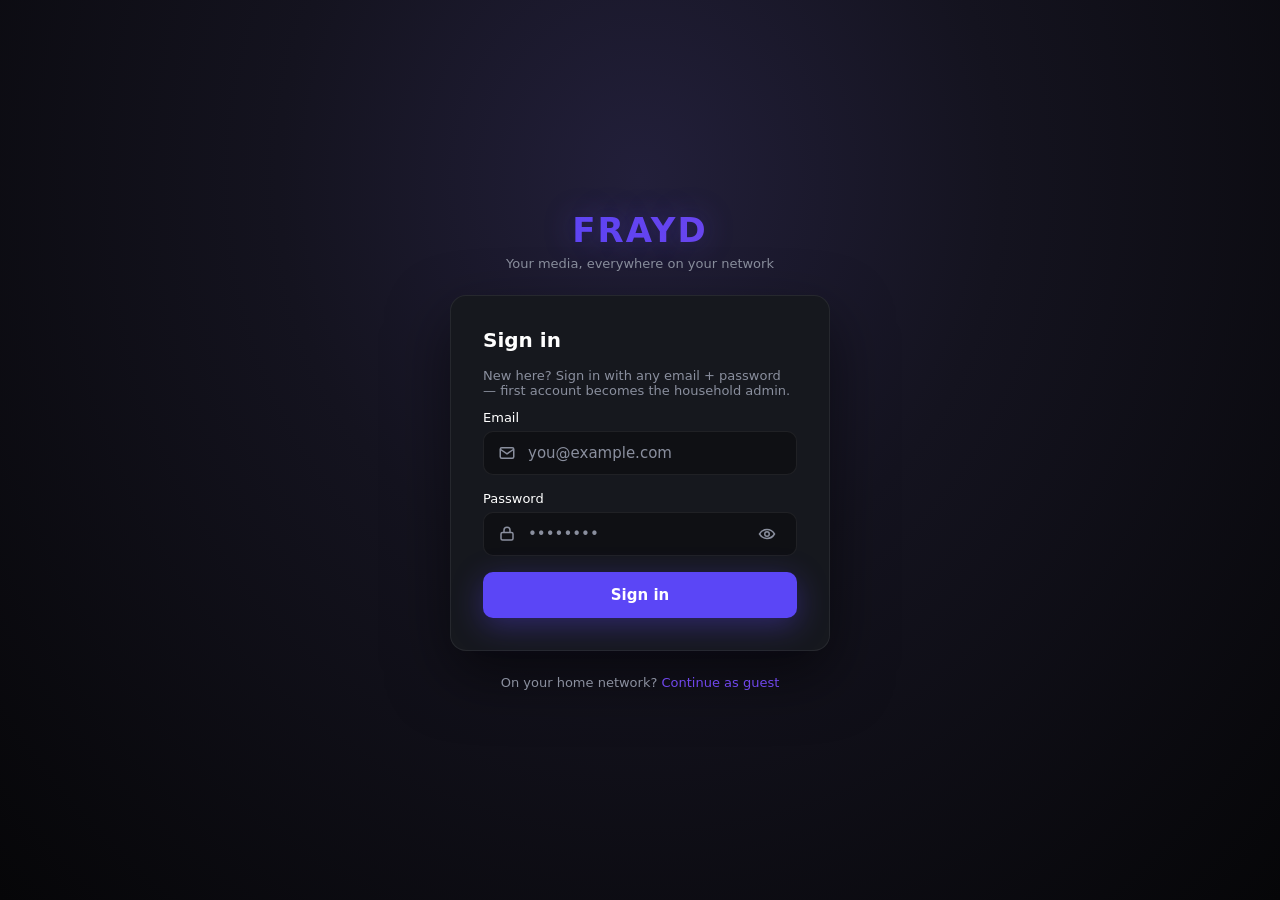
==== client/index.html @ 8d879054 "Remove unimplemented authentication and notification placeholders" ====
<!doctype html>
<html lang="en">
<head>
<meta charset="utf-8">
<meta name="viewport" content="width=device-width, initial-scale=1">
<title>Frayd</title>
<link rel="stylesheet" href="vendor/plyr/plyr.min.css">
<link rel="stylesheet" href="css/frayd.css?v=10">
</head>
<body>

<!-- ============ LOGIN ============ -->
<div id="login" style="display:none">
  <div class="auth-brand">
    <h1>FRAYD</h1>
    <p>Your media, everywhere on your network</p>
  </div>

  <form class="auth-card" id="login-form" autocomplete="on">
    <h2>Sign in</h2>
    <div class="auth-error" id="auth-error"></div>
    <p style="color:var(--fg-muted);font-size:13px;margin:-8px 0 12px">New here? Sign in with any email + password — first account becomes the household admin.</p>

    <div class="field">
      <label for="email">Email</label>
      <div class="input-wrap">
        <svg class="icon" viewBox="0 0 24 24"><rect x="3" y="5" width="18" height="14" rx="2"/><path d="m3 7 9 6 9-6"/></svg>
        <input id="email" type="email" placeholder="you@example.com" required>
      </div>
    </div>

    <div class="field">
      <label for="password">Password</label>
      <div class="input-wrap">
        <svg class="icon" viewBox="0 0 24 24"><rect x="4" y="10" width="16" height="10" rx="2"/><path d="M8 10V7a4 4 0 0 1 8 0v3"/></svg>
        <input id="password" type="password" placeholder="••••••••" required>
        <button type="button" class="reveal" id="pw-toggle" aria-label="Show password">
          <svg class="icon" viewBox="0 0 24 24"><path d="M2 12s3.5-6 10-6 10 6 10 6-3.5 6-10 6-10-6-10-6Z"/><circle cx="12" cy="12" r="3"/></svg>
        </button>
      </div>
    </div>

    <button type="submit" class="btn-primary">Sign in</button>

  </form>

  <div class="auth-footer">
    On your home network? <a href="#" id="guest">Continue as guest</a>
  </div>
</div>

<!-- ============ APP SHELL ============ -->
<div id="app">
  <nav id="sidebar">
    <div class="brand">FRAYD</div>
    <button class="nav-item active" data-kind="all">
      <svg class="icon" viewBox="0 0 24 24"><path d="m3 10 9-7 9 7v10a1 1 0 0 1-1 1h-5v-6h-6v6H4a1 1 0 0 1-1-1Z"/></svg>
      Dashboard</button>
    <button class="nav-item" data-kind="movie">
      <svg class="icon" viewBox="0 0 24 24"><rect x="3" y="5" width="18" height="14" rx="2"/><path d="m10 9 5 3-5 3Z"/></svg>
      Movies</button>
    <button class="nav-item" data-kind="show">
      <svg class="icon" viewBox="0 0 24 24"><rect x="2" y="7" width="20" height="13" rx="2"/><path d="m17 2-5 5-5-5"/></svg>
      TV Shows</button>
    <button class="nav-item" data-kind="music">
      <svg class="icon" viewBox="0 0 24 24"><path d="M9 18V6l11-2v12"/><circle cx="6.5" cy="18" r="2.5"/><circle cx="17.5" cy="16" r="2.5"/></svg>
      Music</button>
    <button class="nav-item" data-kind="audiobook">
      <svg class="icon" viewBox="0 0 24 24"><rect x="9" y="3" width="6" height="11" rx="3"/><path d="M5 11a7 7 0 0 0 14 0M12 18v3"/></svg>
      Audiobooks</button>
    <div class="nav-section">Library</div>
    <button class="nav-item" data-kind="ebook">
      <svg class="icon" viewBox="0 0 24 24"><path d="M4 19.5A2.5 2.5 0 0 1 6.5 17H20V4H6.5A2.5 2.5 0 0 0 4 6.5v13ZM4 19.5A2.5 2.5 0 0 0 6.5 22H20v-5"/></svg>
      Ebooks</button>
    <button class="nav-item" data-kind="comic">
      <svg class="icon" viewBox="0 0 24 24"><rect x="4" y="3" width="16" height="18" rx="2"/><path d="M4 9h16M4 15h16M10 3v18"/></svg>
      Comics</button>
    <div class="nav-section">Admin</div>
    <button class="nav-item" id="settings-btn" style="display:none">
      <svg class="icon" viewBox="0 0 24 24"><circle cx="12" cy="12" r="3"/><path d="M19.4 15a1.65 1.65 0 0 0 .33 1.82l.06.06a2 2 0 1 1-2.83 2.83l-.06-.06a1.65 1.65 0 0 0-1.82-.33 1.65 1.65 0 0 0-1 1.51V21a2 2 0 1 1-4 0v-.09A1.65 1.65 0 0 0 9 19.4a1.65 1.65 0 0 0-1.82.33l-.06.06a2 2 0 1 1-2.83-2.83l.06-.06a1.65 1.65 0 0 0 .33-1.82 1.65 1.65 0 0 0-1.51-1H3a2 2 0 1 1 0-4h.09A1.65 1.65 0 0 0 4.6 9a1.65 1.65 0 0 0-.33-1.82l-.06-.06a2 2 0 1 1 2.83-2.83l.06.06a1.65 1.65 0 0 0 1.82.33H9a1.65 1.65 0 0 0 1-1.51V3a2 2 0 1 1 4 0v.09a1.65 1.65 0 0 0 1 1.51 1.65 1.65 0 0 0 1.82-.33l.06-.06a2 2 0 1 1 2.83 2.83l-.06.06a1.65 1.65 0 0 0-.33 1.82V9a1.65 1.65 0 0 0 1.51 1H21a2 2 0 1 1 0 4h-.09a1.65 1.65 0 0 0-1.51 1Z"/></svg>
      Settings</button>
    <div id="user-card">
      <div class="avatar">G</div>
      <div class="who">
        <div class="name" id="user-name">Local user</div>
        <div class="status" id="user-status">LAN · hostname key</div>
      </div>
      <button id="logout" aria-label="Sign out">
        <svg class="icon" viewBox="0 0 24 24"><path d="M9 21H5a2 2 0 0 1-2-2V5a2 2 0 0 1 2-2h4"/><path d="m16 17 5-5-5-5M21 12H9"/></svg>
      </button>
    </div>
  </nav>

  <header id="topbar">
    <div id="search">
      <svg class="icon" viewBox="0 0 24 24"><circle cx="11" cy="11" r="7"/><path d="m21 21-4.3-4.3"/></svg>
      <input type="search" placeholder="Search your library…">
    </div>
    <button id="party-btn" aria-label="Party">
      <svg xmlns="http://www.w3.org/2000/svg" viewBox="0 0 256 256" width="20" height="20" class="icon-party"><rect width="256" height="256" fill="none"/><g fill="currentColor" opacity="0.2"><circle cx="128" cy="144" r="40"/><circle cx="64" cy="88" r="32"/><circle cx="192" cy="88" r="32"/></g><path d="M192,120a59.91,59.91,0,0,1,48,24" fill="none" stroke="currentColor" stroke-linecap="round" stroke-linejoin="round" stroke-width="16"/><path d="M16,144a59.91,59.91,0,0,1,48-24" fill="none" stroke="currentColor" stroke-linecap="round" stroke-linejoin="round" stroke-width="16"/><circle cx="128" cy="144" r="40" fill="none" stroke="currentColor" stroke-linecap="round" stroke-linejoin="round" stroke-width="16"/><path d="M72,216a65,65,0,0,1,112,0" fill="none" stroke="currentColor" stroke-linecap="round" stroke-linejoin="round" stroke-width="16"/><path d="M161,80a32,32,0,1,1,31,40" fill="none" stroke="currentColor" stroke-linecap="round" stroke-linejoin="round" stroke-width="16"/><path d="M64,120A32,32,0,1,1,95,80" fill="none" stroke="currentColor" stroke-linecap="round" stroke-linejoin="round" stroke-width="16"/></svg>
    </button>
    <button id="add-media">
      <svg class="icon" viewBox="0 0 24 24" style="stroke:#fff"><path d="M12 5v14M5 12h14"/></svg>
      Scan library</button>
  </header>

  <main id="main">
    <div id="hero"></div>
  </main>

  <audio id="pb-audio" hidden></audio>

  <!-- bottom persistent player (audio) -->
  <div id="playerbar">
    <div id="pb-thumb"></div>
    <div id="pb-meta">
      <div class="t" id="pb-title">—</div>
      <div class="s" id="pb-sub"></div>
    </div>
    <div class="pb-center">
      <div class="pb-controls">
        <button class="pb-play" id="pb-play">▶</button>
      </div>
      <div class="pb-track">
        <span class="time" id="pb-cur">0:00</span>
        <div class="pb-bar" id="pb-bar"><div class="fill" id="pb-fill"></div></div>
        <span class="time" id="pb-dur">0:00</span>
      </div>
    </div>
    <div class="pb-right">
      <svg class="icon" viewBox="0 0 24 24" style="stroke:#8A8F9E"><path d="M11 5 6 9H2v6h4l5 4V5ZM15.5 8.5a5 5 0 0 1 0 7"/></svg>
      <div class="pb-vol" id="pb-vol"><div class="fill"></div></div>
      <button id="pb-close" aria-label="Close player">✕</button>
    </div>
  </div>

  <!-- video modal (Plyr) -->
  <div id="video-modal">
    <div class="modal-inner">
      <div class="vm-overlay">
        <button id="vm-back" class="vm-icon" aria-label="Back">
          <svg viewBox="0 0 256 256" fill="none" stroke="currentColor" stroke-width="24" stroke-linecap="round" stroke-linejoin="round"><path d="M160 48 64 128l96 80"/></svg>
        </button>
        <span class="t" id="vm-title"></span>
        <button id="vm-party" class="vm-icon" aria-label="Party">
          <svg xmlns="http://www.w3.org/2000/svg" viewBox="0 0 256 256" width="26" height="26"><rect width="256" height="256" fill="none"/><g fill="currentColor" opacity="0.2"><circle cx="128" cy="144" r="40"/><circle cx="64" cy="88" r="32"/><circle cx="192" cy="88" r="32"/></g><path d="M192,120a59.91,59.91,0,0,1,48,24" fill="none" stroke="currentColor" stroke-linecap="round" stroke-linejoin="round" stroke-width="16"/><path d="M16,144a59.91,59.91,0,0,1,48-24" fill="none" stroke="currentColor" stroke-linecap="round" stroke-linejoin="round" stroke-width="16"/><circle cx="128" cy="144" r="40" fill="none" stroke="currentColor" stroke-linecap="round" stroke-linejoin="round" stroke-width="16"/><path d="M72,216a65,65,0,0,1,112,0" fill="none" stroke="currentColor" stroke-linecap="round" stroke-linejoin="round" stroke-width="16"/><path d="M161,80a32,32,0,1,1,31,40" fill="none" stroke="currentColor" stroke-linecap="round" stroke-linejoin="round" stroke-width="16"/><path d="M64,120A32,32,0,1,1,95,80" fill="none" stroke="currentColor" stroke-linecap="round" stroke-linejoin="round" stroke-width="16"/></svg>
        </button>
      </div>
      <video id="plyr-video" playsinline controls></video>
      <div id="yt-party"></div>
    </div>
  </div>

  <!-- comic reader -->
  <div id="comic-modal">
    <div class="comic-head">
      <span class="t" id="cm-title"></span>
      <span id="cm-pageinfo"></span>
      <button id="cm-close" aria-label="Close">✕</button>
    </div>
    <img id="cm-img" alt="">
    <div class="comic-nav">
      <button id="cm-prev">‹ Prev</button>
      <button id="cm-next">Next ›</button>
    </div>
  </div>

  <!-- party panel -->
  <div id="party-modal">
    <div class="modal-inner party-inner">
      <div class="modal-head">
        <span class="t">Party</span>
        <button id="pt-hide" aria-label="Hide controls (stay connected)" title="Hide controls (stay connected)">Hide</button>
        <button id="pt-close" aria-label="Leave party" title="Disconnect from party">Leave</button>
      </div>
      <div id="party-stage"></div>
    </div>
  </div>

  <!-- settings modal -->
  <div id="settings-modal" class="modal">
    <div class="modal-panel">
      <div class="party-code"><b>Settings</b> <span class="s">admin</span></div>
      <div id="settings-stage"></div>
      <button id="settings-close">Close</button>
    </div>
  </div>

  <!-- ebook reader -->
  <div id="ebook-modal">
    <div class="comic-head">
      <span class="t" id="em-title"></span>
      <span id="em-pageinfo"></span>
      <button id="em-toc-btn" title="Table of contents">☰</button>
      <input id="em-search" type="search" placeholder="Search chapter… (Enter: next)">
      <span id="em-searchinfo"></span>
      <button id="em-close" aria-label="Close">✕</button>
    </div>
    <iframe id="em-frame" sandbox="allow-scripts" title="Ebook"></iframe>
    <div class="comic-nav">
      <button id="em-prev">‹ Prev</button>
      <button id="em-next">Next ›</button>
    </div>
    <div id="em-toc"></div>
  </div>
</div>

<script src="vendor/plyr/plyr.min.js"></script>
<script src="js/app.js?v=9"></script>
<script src="js/party.js"></script>
</body>
</html>
---- client/css/frayd.css ----
:root {
  --bg: #0D0E12;
  --bg-2: #121318;
  --panel: #181A20;
  --panel-recessed: #0F1014;
  --border: rgba(255,255,255,.07);
  --fg: #FFFFFF;
  --fg-muted: #8A8F9E;
  --accent: #5B46F6;
  --accent-2: #7047EB;
  --gold: #FFB84D;
  --radius: 12px;
}
* { box-sizing: border-box; margin: 0; }
body {
  background: var(--bg); color: var(--fg);
  font: 15px system-ui, -apple-system, sans-serif;
  min-height: 100vh;
}
button { font: inherit; cursor: pointer; }
a { color: var(--accent-2); text-decoration: none; }
input { font: inherit; }

/* ===== icons (inline SVG helpers) ===== */
.icon { width: 18px; height: 18px; stroke: currentColor; fill: none; stroke-width: 2; flex-shrink: 0; }

/* ===== LOGIN SCREEN ===== */
body.auth {
  display: flex; align-items: center; justify-content: center; padding: 32px 12px;
  background: radial-gradient(ellipse at 50% 20%, #221f3a 0%, #14131f 40%, #060608 100%);
}
body.auth #login { flex-direction: column; align-items: center; gap: 24px; width: 100%; }
body.auth .auth-brand { text-align: center; }
.auth-brand h1 {
  font-size: 34px; font-weight: 800; letter-spacing: 2px;
  background: linear-gradient(90deg, var(--accent), var(--accent-2));
  -webkit-background-clip: text; background-clip: text; color: transparent;
  text-shadow: 0 0 30px rgba(91,70,246,.35);
}
.auth-brand p { color: var(--fg-muted); font-size: 13px; margin-top: 6px; }
.auth-card {
  width: 380px; max-width: 92vw;
  background: #16181E; border: 1px solid var(--border); border-radius: 16px;
  padding: 32px; box-shadow: 0 24px 60px rgba(0,0,0,.5);
}
.auth-card h2 { font-size: 20px; font-weight: 700; margin-bottom: 24px; }
.field { margin-bottom: 16px; }
.field label { display: flex; justify-content: space-between; font-size: 13px; margin-bottom: 6px; }
.field label a { font-size: 12px; }
.input-wrap {
  display: flex; align-items: center; gap: 10px;
  background: var(--panel-recessed); border: 1px solid var(--border);
  border-radius: 10px; padding: 0 14px; height: 44px;
}
.input-wrap:focus-within { border-color: var(--accent); }
.input-wrap .icon { color: var(--fg-muted); }
.input-wrap input {
  flex: 1; min-width: 0; background: none; border: none; outline: none;
  color: var(--fg); height: 100%;
}
.input-wrap input::placeholder { color: var(--fg-muted); }
.reveal { background: none; border: none; color: var(--fg-muted); display: flex; }
.btn-primary {
  width: 100%; height: 46px; border: none; border-radius: 10px;
  background: var(--accent); color: #fff; font-weight: 700;
  box-shadow: 0 8px 30px rgba(91,70,246,.35);
}
.btn-primary:hover { background: #4c3ae0; }
body.auth .auth-footer { text-align: center; color: var(--fg-muted); font-size: 13px; }
.auth-error { color: #ff6b6b; font-size: 13px; margin-bottom: 12px; display: none; }

/* ===== APP SHELL ===== */
#app { display: none; grid-template-columns: 240px minmax(0, 1fr); grid-template-rows: 64px 1fr; height: 100vh; }
#app.on { display: grid; }

/* sidebar */
#sidebar {
  grid-row: 1 / 3; background: var(--bg-2); border-right: 1px solid var(--border);
  display: flex; flex-direction: column; padding: 20px 14px;
}
#sidebar .brand {
  font-size: 22px; font-weight: 800; letter-spacing: 2px; margin: 4px 0 28px 10px;
  background: linear-gradient(115deg, #7C6CFF 0%, #A855F7 60%, #F472B6 120%);
  -webkit-background-clip: text; background-clip: text; color: transparent;
  filter: drop-shadow(0 0 18px rgba(122,90,248,.45));
}
.nav-item {
  display: flex; align-items: center; gap: 12px; width: 100%;
  padding: 11px 14px; margin-bottom: 4px; border: none; border-radius: 999px;
  background: none; color: var(--fg-muted); font-weight: 500; text-align: left;
}
.nav-item:hover { color: var(--fg); }
.nav-item.active { background: var(--accent); color: #fff; box-shadow: 0 4px 18px rgba(91,70,246,.35); }
.nav-section {
  margin: 22px 14px 10px; font-size: 11px; letter-spacing: 1.5px;
  text-transform: uppercase; color: var(--fg-muted); opacity: .7;
}
#user-card {
  margin-top: auto; display: flex; align-items: center; gap: 10px; padding: 8px 10px;
}
#user-card img, #user-card .avatar {
  width: 36px; height: 36px; border-radius: 50%; background: var(--accent-2);
  display: flex; align-items: center; justify-content: center; font-weight: 700; font-size: 14px;
}
#user-card .who { flex: 1; line-height: 1.25; }
#user-card .who .name { font-weight: 700; font-size: 14px; }
#user-card .who .status { color: var(--fg-muted); font-size: 12px; }
#logout { background: none; border: none; color: var(--fg-muted); display: flex; }
#logout:hover { color: var(--fg); }

/* topbar */
#topbar {
  display: flex; align-items: center; gap: 16px; padding: 0 28px;
  border-bottom: 1px solid var(--border);
}
#search {
  flex: 1; min-width: 0; max-width: 520px; display: flex; align-items: center; gap: 10px;
  background: var(--panel-recessed); border: 1px solid var(--border);
  border-radius: 999px; height: 40px; padding: 0 16px;
}
#search input { min-width: 0; width: 100%; flex: 1; background: none; border: none; outline: none; color: var(--fg); }
#search input::placeholder { color: var(--fg-muted); }
#search .icon { color: var(--fg-muted); }
#party-btn { background: none; border: none; color: var(--fg-muted); display: flex; }
#party-btn .icon-party { width: 20px; height: 20px; }
#party-btn .icon-party * { stroke: currentColor; }
#party-btn:hover { color: var(--fg); }
#add-media {
  display: flex; align-items: center; gap: 8px; height: 40px; padding: 0 18px;
  border: none; border-radius: 999px; background: var(--accent); color: #fff; font-weight: 600;
}

/* main content */
#main { min-width: 0; overflow-y: auto; padding: 28px; padding-bottom: 140px; }

/* hero */
#hero {
  position: relative; width: 100%; border-radius: 16px; overflow: hidden;
  min-height: 320px; margin-bottom: 36px;
  background: linear-gradient(120deg, #1b1740, #0e0d18 70%);
}
#hero .hero-backdrop {
  position: absolute; inset: 0; background-size: cover; background-position: center 20%;
  filter: blur(2px) brightness(.55) saturate(1.1); transform: scale(1.05);
}
#hero .hero-tags { position: relative; display: flex; flex-wrap: wrap; gap: 8px; margin: 20px 24px 0; z-index: 1; }
#hero .tag { min-width: 0; overflow-wrap: anywhere; }
.tag {
  font-size: 11px; font-weight: 600; padding: 4px 10px; border-radius: 999px;
  background: rgba(0,0,0,.55); color: #ddd;
}
#hero .hero-copy {
  position: relative; margin: 64px 24px 24px; max-width: 560px; z-index: 1;
  overflow-wrap: anywhere;
}
#hero .hero-copy::before {
  content: ''; position: absolute; inset: -80px -24px -24px; z-index: -1;
  background: linear-gradient(to top, rgba(13,14,18,.9), transparent);
}
#hero h2 { font-size: 34px; font-weight: 800; line-height: 1.1; margin-bottom: 10px; }
#hero p { color: #cfd2dc; font-size: 14px; margin-bottom: 18px; }
#hero .cta-row { display: flex; gap: 12px; }
.btn-play {
  display: flex; align-items: center; gap: 8px; height: 44px; padding: 0 22px;
  border: none; border-radius: 10px; background: #fff; color: #000; font-weight: 700;
}
.btn-ghost {
  display: flex; align-items: center; gap: 8px; height: 44px; padding: 0 22px;
  border-radius: 10px; background: rgba(20,20,26,.6); border: 1px solid rgba(255,255,255,.25);
  color: #fff; font-weight: 600;
}

/* rows + cards */
.row-head { display: flex; align-items: baseline; justify-content: space-between; margin: 0 0 14px; }
.row-head h3 { font-size: 19px; font-weight: 700; }
.row-head .link { color: var(--fg-muted); font-size: 13px; background: none; border: none; }
.series-head { margin: 4px 0 8px; }
.series-head h4 { font-size: 14px; font-weight: 600; color: var(--fg-muted); margin: 0; }
#em-search {
  background: #16181E; border: 1px solid #2a2d36; border-radius: 999px;
  color: #fff; padding: 6px 14px; font-size: 13px; width: 220px; outline: none;
}
#em-search:focus { border-color: #5B46F6; }
#em-searchinfo { color: #8A8F9E; font-size: 12px; min-width: 90px; }
/* responsive grid: cards wrap into rows that fit the viewport instead of
   scrolling off screen (~5 landscape cards per row at fullscreen 1080p) */
.cards {
  display: grid; gap: 14px; padding-bottom: 8px;
  grid-template-columns: repeat(auto-fill, minmax(min(240px, 100%), 1fr));
}
.media-card {
  position: relative; width: auto; min-width: 0; border-radius: var(--radius); overflow: hidden;
  background: var(--panel); border: 1px solid var(--border); cursor: pointer;
  transition: transform .15s, border-color .15s;
}
.media-card:hover { transform: translateY(-3px); border-color: var(--accent); }
/* portrait cards (books/comics): taller cells, more per row */
.cards:has(.media-card.portrait) { grid-template-columns: repeat(auto-fill, minmax(min(160px, 100%), 1fr)); }
.thumb {
  width: 100%; aspect-ratio: 16/9; object-fit: cover; display: block;
  background: linear-gradient(135deg, #232438, #14151f);
}
.media-card.portrait .thumb { aspect-ratio: 2/3; }
.thumb-fallback {
  width: 100%; aspect-ratio: 16/9; display: flex; align-items: center; justify-content: center;
  background: linear-gradient(135deg, #232438, #14151f); color: var(--fg-muted);
}
.media-card.portrait .thumb-fallback { aspect-ratio: 2/3; font-size: 34px; }
.card-body { padding: 10px 12px 12px; }
.card-body .title { font-weight: 600; font-size: 14px; white-space: nowrap; overflow: hidden; text-overflow: ellipsis; }
.card-body .sub { color: var(--fg-muted); font-size: 12px; margin-top: 2px; }
.progress-strip { position: absolute; bottom: 0; left: 0; right: 0; height: 4px; background: rgba(255,255,255,.15); }
.progress-strip > div { height: 100%; background: var(--accent); }
.rating-badge {
  position: absolute; top: 8px; right: 8px; display: flex; align-items: center; gap: 4px;
  background: rgba(0,0,0,.6); border-radius: 999px; padding: 3px 8px;
  font-size: 11px; font-weight: 700; color: var(--gold);
}
/* folder cards (author/series drill-down) */
.folder-fallback { display: flex; align-items: center; justify-content: center; font-size: 42px; font-weight: 700; color: var(--accent); }
.back-row {
  display: inline-flex; align-items: center; gap: 6px; margin: 4px 0 12px;
  padding: 7px 16px; border-radius: 999px; cursor: pointer;
  background: var(--panel); border: 1px solid var(--border); color: var(--fg);
  font-size: 13px; font-weight: 600; transition: border-color .15s, background .15s;
}
.back-row:hover { border-color: var(--accent); background: #1b1c28; }

.media-card.elevated { border-color: var(--gold); box-shadow: 0 6px 24px rgba(255,184,77,.15); }

/* ===== bottom player bar ===== */
#playerbar {
  position: fixed; left: 240px; right: 0; bottom: 0; min-height: 76px; height: auto; z-index: 50;
  background: rgba(18,19,24,.92); backdrop-filter: blur(12px);
  border-top: 1px solid var(--border); box-shadow: 0 -8px 30px rgba(0,0,0,.4);
  display: none; flex-wrap: wrap; align-items: center; gap: 12px 20px; padding: 10px 24px;
}
#playerbar.on { display: flex; }
#pb-thumb { width: 48px; height: 48px; border-radius: 8px; background: var(--accent-2); object-fit: cover; }
#pb-meta { width: 180px; line-height: 1.3; }
#pb-meta .t { font-weight: 600; font-size: 14px; white-space: nowrap; overflow: hidden; text-overflow: ellipsis; }
#pb-meta .s { color: var(--fg-muted); font-size: 12px; }
.pb-center { flex: 1 1 240px; min-width: 0; display: flex; flex-direction: column; align-items: center; gap: 6px; }
.pb-controls { display: flex; align-items: center; gap: 18px; }
.pb-btn { background: none; border: none; color: var(--fg-muted); display: flex; }
.pb-btn:hover { color: var(--fg); }
.pb-play {
  width: 40px; height: 40px; border-radius: 50%; border: none;
  background: #fff; color: #000; display: flex; align-items: center; justify-content: center;
}
.pb-track { width: 100%; max-width: 520px; min-width: 0; display: flex; align-items: center; gap: 10px; }
.pb-track .time { color: var(--fg-muted); font-size: 11px; width: 38px; text-align: center; }
.pb-bar { flex: 1; height: 4px; border-radius: 2px; background: rgba(255,255,255,.18); cursor: pointer; position: relative; }
.pb-bar .fill { position: absolute; left: 0; top: 0; bottom: 0; background: #fff; border-radius: 2px; width: 0; }
.pb-right { display: flex; align-items: center; gap: 12px; width: 200px; }
.pb-vol { flex: 1; height: 4px; border-radius: 2px; background: rgba(255,255,255,.18); cursor: pointer; position: relative; }
.pb-vol .fill { position: absolute; left: 0; top: 0; bottom: 0; background: #fff; border-radius: 2px; width: 80%; }
#pb-close { background: none; border: none; color: var(--fg-muted); display: flex; }
#pb-close:hover { color: var(--fg); }

/* ===== video modal (plyr) ===== */
#video-modal {
  position: fixed; inset: 0; z-index: 100; background: #000;
  display: none;
}
#video-modal.on { display: flex; flex-direction: column; }
#video-modal .modal-inner { position: relative; width: 100%; max-width: none; height: 100%; display: flex; align-items: center; justify-content: center; background: #000; }
#video-modal video { width: 100%; height: 100%; object-fit: contain; background: #000; }
#video-modal #yt-party, #video-modal #yt-party iframe { width: 100%; height: 100%; border: 0; background: #000; }
#video-modal #yt-party { display: none; }
#video-modal.yt .plyr { display: none; }
#video-modal.yt #yt-party { display: block; }
.vm-overlay {
  position: absolute; top: 0; left: 0; right: 0; z-index: 10;
  display: flex; justify-content: space-between; align-items: center; gap: 8px;
  padding: 16px 20px; pointer-events: none;
  background: linear-gradient(rgba(0,0,0,.65), transparent);
  transition: opacity .25s;
  opacity: 1;
}
.vm-overlay.hidden { opacity: 0; pointer-events: none; }
.vm-overlay.hidden .vm-icon { pointer-events: none; }
.vm-overlay .t { color: #fff; font-weight: 700; font-size: 17px; }
#vm-title { flex: 1; min-width: 0; overflow: hidden; text-overflow: ellipsis; white-space: nowrap; }
.vm-icon {
  pointer-events: auto; background: rgba(0,0,0,.45); border: none; cursor: pointer;
  color: #fff; width: 44px; height: 44px; flex-shrink: 0; border-radius: 50%;
  display: flex; align-items: center; justify-content: center;
}
.vm-icon:hover { background: rgba(91,70,246,.8); }
.vm-icon svg { width: 26px; height: 26px; }
.vm-icon svg * { stroke: currentColor; }
.vm-icon img { width: 26px; height: 26px; }
#player, .plyr { border-radius: 12px; overflow: hidden; }
/* Plyr's wrapper must fill the modal or the video floats at its intrinsic size */
/* pin Plyr absolutely to the modal — immune to intrinsic video size / aspect-ratio inlining */
#video-modal .plyr {
  position: absolute; inset: 0;
  width: 100% !important; height: 100% !important; max-width: none !important;
}
#video-modal .plyr__video-wrapper, #video-modal video {
  width: 100% !important; height: 100% !important;
  aspect-ratio: auto !important; padding-bottom: 0 !important; border-radius: 0;
}
#video-modal video { object-fit: contain; }

/* ===== comic reader ===== */
#comic-modal {
  position: fixed; inset: 0; z-index: 100; background: #0D0E12;
  display: none; flex-direction: column; align-items: center; padding: 12px;
}
#comic-modal.on { display: flex; }
#comic-modal .comic-head {
  width: 100%; max-width: 900px; display: flex; justify-content: space-between;
  align-items: center; color: #8A8F9E; font-size: 14px; margin-bottom: 8px;
}
#comic-modal .comic-head .t { color: #fff; font-weight: 700; }
#cm-close { background: none; border: none; color: #fff; font-size: 26px; line-height: 1; }
#cm-img { max-width: min(92vw, 900px); max-height: 78vh; object-fit: contain; border-radius: 8px; }
.comic-nav { margin-top: 10px; display: flex; gap: 16px; }
.comic-nav button {
  background: #16181E; color: #fff; border: 1px solid #2a2d36; border-radius: 999px;
  padding: 8px 22px; cursor: pointer; font-size: 14px;
}
.comic-nav button:hover { background: #5B46F6; border-color: #5B46F6; }
.comic-nav button:disabled { opacity: .35; cursor: default; background: #16181E; border-color: #2a2d36; }

#em-toc-btn { background: #16181E; color: #fff; border: 1px solid #2a2d36; border-radius: 8px; padding: 6px 12px; }
#em-toc-btn:hover { background: #5B46F6; }
#em-toc {
  position: fixed; top: 0; left: 0; bottom: 0; width: 300px; max-width: 85vw;
  background: #16181E; border-right: 1px solid var(--border); z-index: 120;
  overflow-y: auto; padding: 16px 0; transform: translateX(-100%); transition: transform .2s;
}
#em-toc.on { transform: translateX(0); }
#em-toc h3 { padding: 0 16px 10px; font-size: 14px; color: var(--fg-muted); }
#em-toc button {
  display: block; width: 100%; text-align: left; background: none; border: none;
  color: var(--fg); padding: 8px 16px; font-size: 14px; cursor: pointer;
  white-space: nowrap; overflow: hidden; text-overflow: ellipsis;
}
#em-toc button:hover { background: var(--accent); }
#em-toc button.cur { color: var(--accent-2); font-weight: 700; }

/* ===== ebook reader (shared head/nav classes w/ comic) ===== */
#ebook-modal {
  position: fixed; inset: 0; z-index: 100; background: #0D0E12;
  display: none; flex-direction: column; align-items: center; justify-content: center; padding: 8px;
}
#ebook-modal.on { display: flex; }
#em-frame {
  width: min(96vw, 820px); height: calc(100vh - 96px); background: #f5f2ea;
  margin: 0 auto; display: block;
  border: none; border-radius: 8px;
}

/* ===== settings (admin) ===== */
#settings-modal { position: fixed; inset: 0; z-index: 110; background: rgba(5,5,8,.92); display: none; align-items: center; justify-content: center; padding: 4vh 4vw; }
#settings-modal.on { display: flex; }
#settings-modal .modal-panel { width: 100%; max-width: 520px; max-height: 86vh; overflow-y: auto; background: #15161c; border: 1px solid #262833; border-radius: 12px; padding: 16px; }
#settings-close { margin-top: 14px; width: 100%; background: #16181E; color: #fff; border: 1px solid #2a2d36; border-radius: 8px; padding: 10px; cursor: pointer; }
#settings-close:hover { background: #5B46F6; }
#settings-stage pre { white-space: pre-wrap; overflow-wrap: anywhere; }
.perm-row { display: flex; align-items: center; gap: 10px; padding: 10px 0; border-bottom: 1px solid #1e2029; }
.perm-row .k { flex: 1; font-size: 14px; overflow: hidden; text-overflow: ellipsis; }
.perm-row select { background: #0D0E12; color: #fff; border: 1px solid #262833; border-radius: 6px; padding: 5px 8px; font-size: 13px; }
.perm-row label { display: flex; align-items: center; gap: 4px; font-size: 13px; color: #8A8F9E; cursor: pointer; }

/* ===== party panel ===== */
#party-modal {
  position: fixed; inset: 0; z-index: 100; background: rgba(5,5,8,.92);
  display: none; align-items: center; justify-content: center; padding: 4vh 4vw;
}
#party-modal.on { display: flex; }
#party-modal .party-inner { width: 100%; max-width: 460px; background: #15161c; border: 1px solid #262833; border-radius: 12px; padding: 16px; }
#party-modal .modal-head { display: flex; justify-content: space-between; align-items: center; margin-bottom: 12px; }
#party-modal .modal-head .t { font-weight: 700; font-size: 17px; }
#pt-close { background: none; border: none; color: #fff; font-size: 22px; }
#party-stage button {
  background: #5B46F6; color: #fff; border: none; border-radius: 8px;
  padding: 8px 14px; cursor: pointer; font-size: 14px;
}
#party-stage button:hover { background: #7047EB; }
#party-stage > button { display: block; width: 100%; margin-bottom: 12px; padding: 12px; font-weight: 600; }
.party-join { display: flex; gap: 8px; }
.party-join input {
  flex: 1; min-width: 0; background: #0D0E12; border: 1px solid #262833; border-radius: 8px;
  color: #fff; padding: 10px 12px; font-size: 16px; letter-spacing: 4px; text-transform: uppercase;
}
.party-code { margin-bottom: 12px; color: #8A8F9E; }
.party-code b { color: #fff; letter-spacing: 2px; }
.party-now { background: #0D0E12; border-radius: 8px; padding: 12px; margin-bottom: 12px; }
.party-now .t { font-weight: 600; }
.party-now .s, .party-queue .s { color: #8A8F9E; font-size: 13px; }
.party-host-controls { display: flex; gap: 8px; margin-top: 10px; }
.party-sec { color: #8A8F9E; font-size: 12px; text-transform: uppercase; letter-spacing: 1px; margin: 12px 0 6px; }
.party-queue { list-style: none; margin: 0; padding: 0; }
.party-queue li { padding: 6px 10px; border-radius: 6px; font-size: 14px; }
.party-queue li.me { background: #1a1c25; font-weight: 600; }
.party-queue li {
  display: flex; align-items: center; gap: 8px;
  padding: 8px 10px; border-radius: 6px; margin-bottom: 4px; background: #1a1c24;
}
.party-queue li button { margin-left: auto; padding: 4px 10px; font-size: 12px; }
.party-empty, .party-error { color: #8A8F9E; margin-bottom: 10px; }
.party-error { color: #f66; }

/* toasts */
#toast-host { pointer-events: none; position: fixed; bottom: 18px; left: 50%; transform: translateX(-50%); z-index: 9999; display: flex; flex-direction: column; gap: 8px; align-items: center; }
.toast { background: #1e2030; color: #fff; border: 1px solid #262833; border-left: 3px solid #4ade80; border-radius: 8px; padding: 10px 16px; font-size: 14px; opacity: 0; transition: opacity .25s; max-width: 90vw; }
.toast.on { opacity: 1; }
.toast-err { border-left-color: #f87171; }

/* admin delete on cards */
.media-card { position: relative; }
.card-del { position: absolute; top: 6px; right: 6px; background: rgba(13,14,18,.85); border: 1px solid #262833; color: #8A8F9E; border-radius: 6px; padding: 4px; display: block; opacity: .8; cursor: pointer; }
.card-del:hover { color: #f87171; border-color: #f87171; }
.card-del .icon { width: 14px; height: 14px; display: block; }
.media-card:hover .card-del, .media-card:focus-within .card-del { display: block; }
.card-del:focus-visible { outline: 2px solid #fff; outline-offset: 2px; }

/* empty state */
.empty-state { color: var(--fg-muted, #8A8F9E); text-align: center; padding: 48px 24px; font-size: 14px; line-height: 1.7; }

/* settings: per-kind permission checkboxes, remove buttons */
.p-kinds-box { display: flex; flex-wrap: wrap; gap: 4px 12px; flex: 1; }
.p-kind { display: inline-flex; align-items: center; gap: 4px; font-size: 12px; color: #c8cce0; text-transform: capitalize; cursor: pointer; }
.p-kind input { accent-color: #5B46F6; }
.p-remove, .lib-remove { background: none; border: 1px solid #262833; color: #8A8F9E; border-radius: 6px; padding: 4px 10px; font-size: 12px; cursor: pointer; }
.p-remove:hover, .lib-remove:hover { color: #f87171; border-color: #f87171; }
.perm-row { flex-wrap: wrap; }

/* Keep every navigation and administrative control reachable on narrow screens. */
@media (max-width: 768px) {
  #app { grid-template-columns: minmax(0, 1fr); grid-template-rows: auto auto minmax(0, 1fr); }
  #sidebar { grid-row: auto; flex-direction: row; flex-wrap: wrap; gap: 4px; padding: 10px 12px; }
  #sidebar .brand { width: 100%; margin: 0 0 8px; }
  .nav-item { width: auto; margin: 0; padding: 8px 10px; }
  .nav-section { width: 100%; margin: 8px 10px 4px; }
  #user-card { width: 100%; margin-top: 8px; }
  #topbar { min-width: 0; flex-wrap: wrap; gap: 10px; padding: 12px; }
  #search { flex-basis: 100%; max-width: none; }
  #main { padding: 12px; padding-bottom: 140px; }
  #playerbar { left: 0; gap: 8px; padding: 10px 12px; }
  #pb-meta { width: auto; min-width: 0; flex: 1; }
}
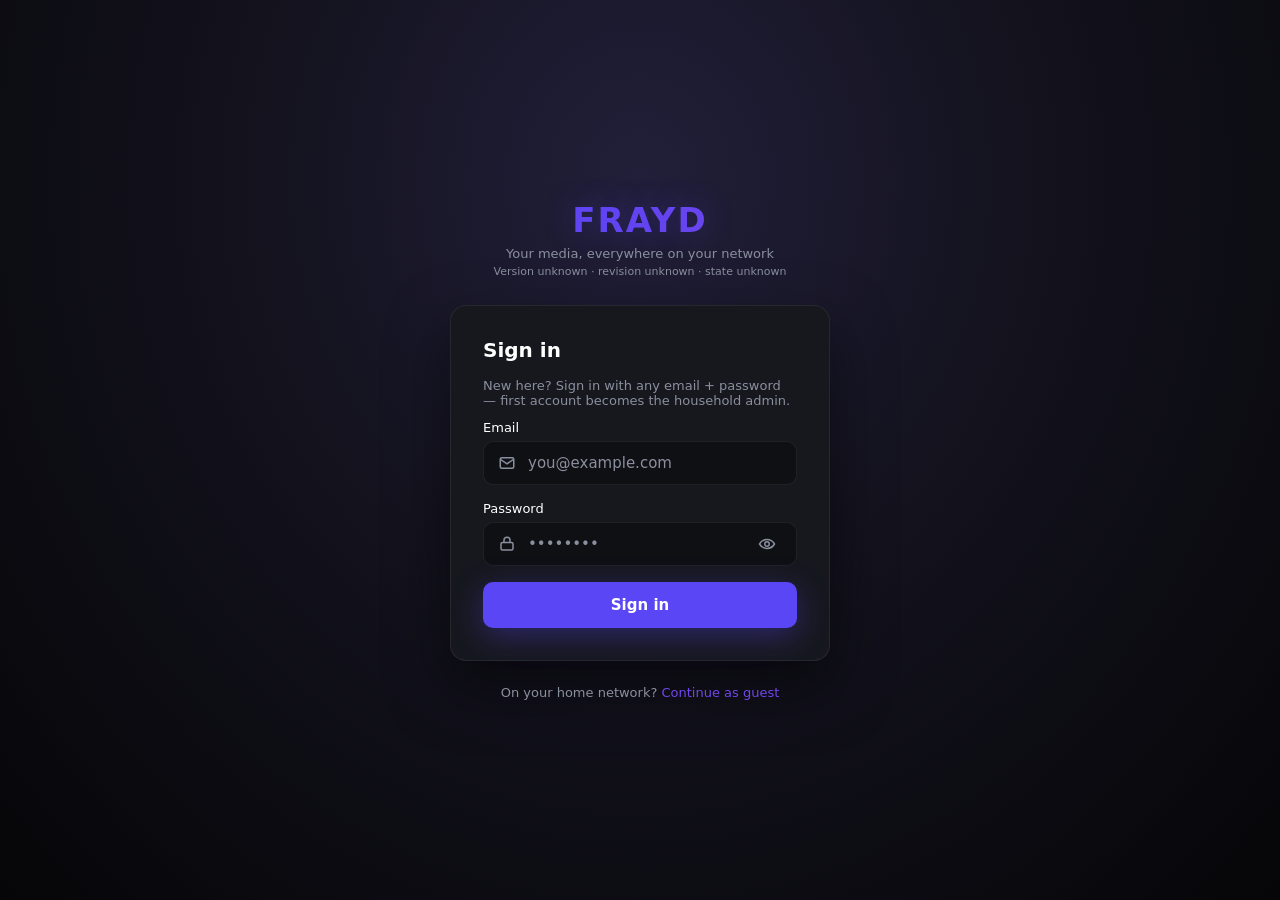
==== commit a31f6be1: "Expose immutable build identity and bounded upstream checks" ====
--- a/client/index.html
+++ b/client/index.html
@@ -14,6 +14,7 @@
   <div class="auth-brand">
     <h1>FRAYD</h1>
     <p>Your media, everywhere on your network</p>
+    <small class="build-info" data-build-info>Build identity unavailable</small>
   </div>
 
   <form class="auth-card" id="login-form" autocomplete="on">
@@ -40,8 +41,32 @@
       </div>
     </div>
 
+    <!-- UNWIRED: removed in 8d87905; needs an explicit session/storage lifetime policy. -->
+    <template id="unwired-remember">
+      <div class="row-between">
+        <label style="display:flex;align-items:center;gap:8px">
+          <input type="checkbox" disabled style="accent-color:#5B46F6"> Remember me
+        </label>
+      </div>
+    </template>
+
     <button type="submit" class="btn-primary">Sign in</button>
 
+    <!-- UNWIRED: removed in 8d87905; needs OAuth/SSO routes and safe account linking. -->
+    <template id="unwired-social-auth">
+      <div class="divider">or continue with</div>
+
+      <div class="social-row">
+        <button type="button" class="btn-social" disabled>
+          <svg width="16" height="16" viewBox="0 0 24 24" fill="#fff"><path d="M21.35 11.1h-9.17v2.73h6.51c-.33 3.81-3.5 5.44-6.5 5.44C8.36 19.27 5 16.25 5 12c0-4.1 3.2-7.27 7.2-7.27 3.09 0 4.9 1.97 4.9 1.97L19 4.72S16.56 2 12.1 2C6.42 2 2.03 6.8 2.03 12c0 5.05 4.13 10 10.22 10 5.35 0 9.25-3.67 9.25-9.09 0-1.15-.15-1.81-.15-1.81Z"/></svg>
+          Google
+        </button>
+        <button type="button" class="btn-social" disabled>
+          <svg width="16" height="16" viewBox="0 0 24 24" fill="#fff"><path d="M12 2a10 10 0 1 0 0 20 10 10 0 0 0 0-20Zm6.6 7.6-5.7 7.4c-.4.5-1.1.5-1.5.1l-3.9-3.9a.9.9 0 1 1 1.3-1.3l3.1 3.1 5-6.5a.9.9 0 0 1 1.7.5v.6Z"/></svg>
+          SSO
+        </button>
+      </div>
+    </template>
   </form>
 
   <div class="auth-footer">
@@ -53,6 +78,7 @@
 <div id="app">
   <nav id="sidebar">
     <div class="brand">FRAYD</div>
+    <div class="build-info" data-build-info>Build identity unavailable</div>
     <button class="nav-item active" data-kind="all">
       <svg class="icon" viewBox="0 0 24 24"><path d="m3 10 9-7 9 7v10a1 1 0 0 1-1 1h-5v-6h-6v6H4a1 1 0 0 1-1-1Z"/></svg>
       Dashboard</button>
@@ -99,6 +125,12 @@
     <button id="party-btn" aria-label="Party">
       <svg xmlns="http://www.w3.org/2000/svg" viewBox="0 0 256 256" width="20" height="20" class="icon-party"><rect width="256" height="256" fill="none"/><g fill="currentColor" opacity="0.2"><circle cx="128" cy="144" r="40"/><circle cx="64" cy="88" r="32"/><circle cx="192" cy="88" r="32"/></g><path d="M192,120a59.91,59.91,0,0,1,48,24" fill="none" stroke="currentColor" stroke-linecap="round" stroke-linejoin="round" stroke-width="16"/><path d="M16,144a59.91,59.91,0,0,1,48-24" fill="none" stroke="currentColor" stroke-linecap="round" stroke-linejoin="round" stroke-width="16"/><circle cx="128" cy="144" r="40" fill="none" stroke="currentColor" stroke-linecap="round" stroke-linejoin="round" stroke-width="16"/><path d="M72,216a65,65,0,0,1,112,0" fill="none" stroke="currentColor" stroke-linecap="round" stroke-linejoin="round" stroke-width="16"/><path d="M161,80a32,32,0,1,1,31,40" fill="none" stroke="currentColor" stroke-linecap="round" stroke-linejoin="round" stroke-width="16"/><path d="M64,120A32,32,0,1,1,95,80" fill="none" stroke="currentColor" stroke-linecap="round" stroke-linejoin="round" stroke-width="16"/></svg>
     </button>
+    <!-- UNWIRED: removed in 8d87905; needs a notification source and read/dismiss state. -->
+    <template id="unwired-notifications">
+      <button type="button" disabled aria-label="Notifications">
+        <svg class="icon" viewBox="0 0 24 24" width="20" height="20"><path d="M18 8a6 6 0 0 0-12 0c0 7-3 9-3 9h18s-3-2-3-9M13.7 21a2 2 0 0 1-3.4 0"/></svg>
+      </button>
+    </template>
     <button id="add-media">
       <svg class="icon" viewBox="0 0 24 24" style="stroke:#fff"><path d="M12 5v14M5 12h14"/></svg>
       Scan library</button>
@@ -106,6 +138,10 @@
 
   <main id="main">
     <div id="hero"></div>
+    <!-- UNWIRED: removed in 829af7d; needs a media details surface. Keep outside dynamic #hero. -->
+    <template id="unwired-hero-info">
+      <button type="button" class="btn-ghost" disabled>More info</button>
+    </template>
   </main>
 
   <audio id="pb-audio" hidden></audio>
@@ -119,6 +155,13 @@
     </div>
     <div class="pb-center">
       <div class="pb-controls">
+        <!-- UNWIRED: removed in d49b227; needs queue order, resume and party authority semantics. -->
+        <template id="unwired-audio-navigation">
+          <button type="button" class="pb-btn" disabled aria-label="Previous">
+            <svg class="icon" viewBox="0 0 24 24"><path d="M18 5v14L8 12ZM6 5v14"/></svg></button>
+          <button type="button" class="pb-btn" disabled aria-label="Next">
+            <svg class="icon" viewBox="0 0 24 24"><path d="M6 5v14l10-7ZM18 5v14"/></svg></button>
+        </template>
         <button class="pb-play" id="pb-play">▶</button>
       </div>
       <div class="pb-track">
@@ -206,6 +249,7 @@
 </div>
 
 <script src="vendor/plyr/plyr.min.js"></script>
+<script src="js/build-info.js"></script>
 <script src="js/app.js?v=9"></script>
 <script src="js/party.js"></script>
 </body>
--- a/client/css/frayd.css
+++ b/client/css/frayd.css
@@ -79,7 +79,7 @@
   display: flex; flex-direction: column; padding: 20px 14px;
 }
 #sidebar .brand {
-  font-size: 22px; font-weight: 800; letter-spacing: 2px; margin: 4px 0 28px 10px;
+  font-size: 22px; font-weight: 800; letter-spacing: 2px; margin: 4px 0 4px 10px;
   background: linear-gradient(115deg, #7C6CFF 0%, #A855F7 60%, #F472B6 120%);
   -webkit-background-clip: text; background-clip: text; color: transparent;
   filter: drop-shadow(0 0 18px rgba(122,90,248,.45));
@@ -239,7 +239,7 @@
 #pb-thumb { width: 48px; height: 48px; border-radius: 8px; background: var(--accent-2); object-fit: cover; }
 #pb-meta { width: 180px; line-height: 1.3; }
 #pb-meta .t { font-weight: 600; font-size: 14px; white-space: nowrap; overflow: hidden; text-overflow: ellipsis; }
-#pb-meta .s { color: var(--fg-muted); font-size: 12px; }
+#pb-meta .s { color: var(--fg-muted); font-size: 12px; white-space: nowrap; overflow: hidden; text-overflow: ellipsis; }
 .pb-center { flex: 1 1 240px; min-width: 0; display: flex; flex-direction: column; align-items: center; gap: 6px; }
 .pb-controls { display: flex; align-items: center; gap: 18px; }
 .pb-btn { background: none; border: none; color: var(--fg-muted); display: flex; }
@@ -432,15 +432,24 @@
 
 /* Keep every navigation and administrative control reachable on narrow screens. */
 @media (max-width: 768px) {
-  #app { grid-template-columns: minmax(0, 1fr); grid-template-rows: auto auto minmax(0, 1fr); }
+  /* Let short screens scroll past wrapped navigation instead of clipping the library. */
+  #app { height: auto; min-height: 100vh; grid-template-columns: minmax(0, 1fr); grid-template-rows: auto auto minmax(0, 1fr); }
   #sidebar { grid-row: auto; flex-direction: row; flex-wrap: wrap; gap: 4px; padding: 10px 12px; }
-  #sidebar .brand { width: 100%; margin: 0 0 8px; }
+  #sidebar .brand { width: 100%; margin: 0; }
   .nav-item { width: auto; margin: 0; padding: 8px 10px; }
   .nav-section { width: 100%; margin: 8px 10px 4px; }
   #user-card { width: 100%; margin-top: 8px; }
   #topbar { min-width: 0; flex-wrap: wrap; gap: 10px; padding: 12px; }
   #search { flex-basis: 100%; max-width: none; }
-  #main { padding: 12px; padding-bottom: 140px; }
+  /* The wrapped audio bar measures 168px; retain a 12px content clearance. */
+  #main { padding: 12px; padding-bottom: 180px; }
   #playerbar { left: 0; gap: 8px; padding: 10px 12px; }
   #pb-meta { width: auto; min-width: 0; flex: 1; }
 }
+
+/* Compact binary provenance remains readable on sign-in and sidebar. */
+.build-info { color:var(--fg-muted); font-size:11px; line-height:1.5; overflow-wrap:anywhere; }
+#sidebar > .build-info { margin-left:10px; padding-bottom:16px; }
+@media (max-width:768px) {
+  #sidebar > .build-info { width:100%; margin-left:0; padding-bottom:8px; }
+}
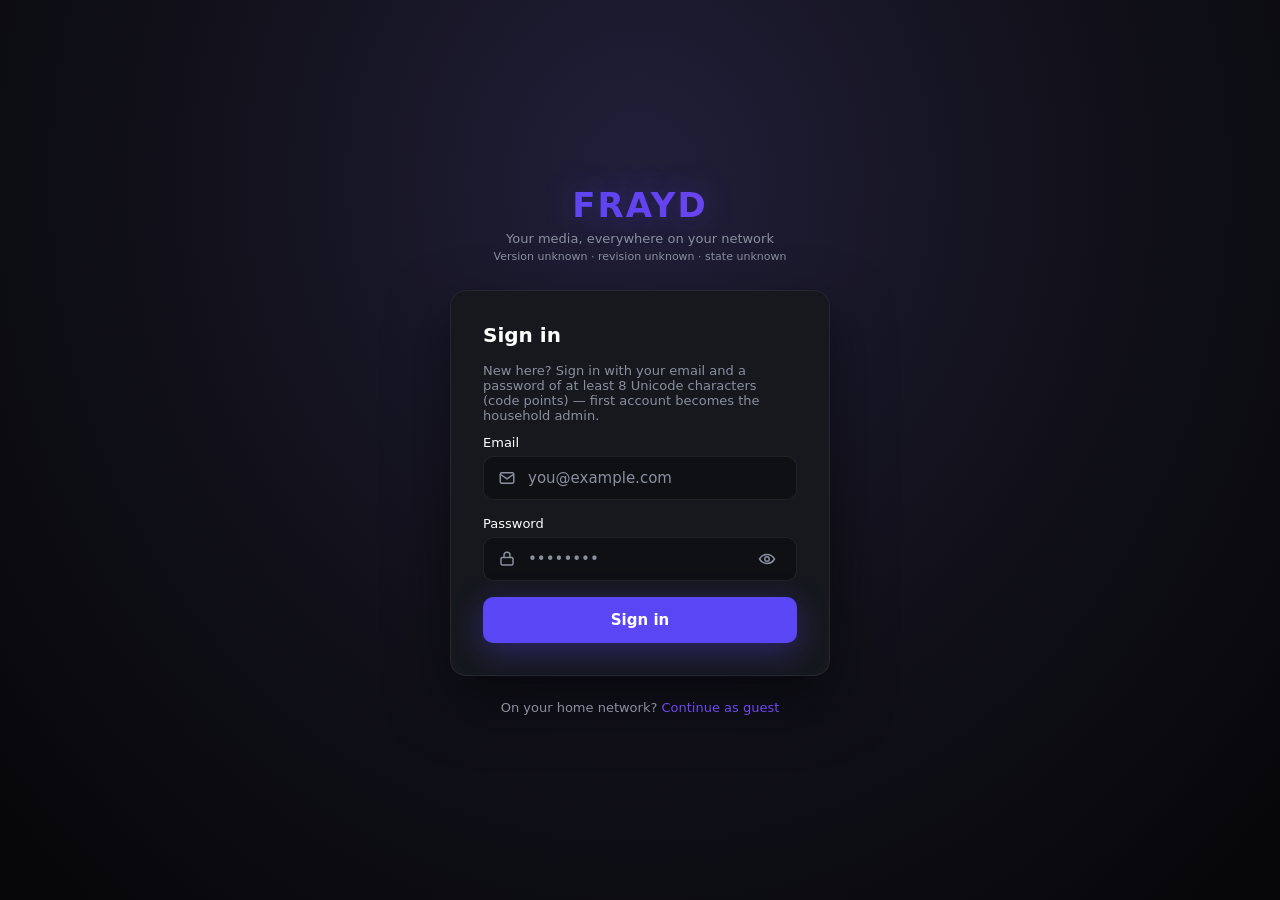
==== commit a2c8d953: "fix: enforce eight-code-point policy for new passwords" ====
--- a/client/index.html
+++ b/client/index.html
@@ -2,10 +2,11 @@
 <html lang="en">
 <head>
 <meta charset="utf-8">
+<link rel="icon" href="data:,">
 <meta name="viewport" content="width=device-width, initial-scale=1">
 <title>Frayd</title>
 <link rel="stylesheet" href="vendor/plyr/plyr.min.css">
-<link rel="stylesheet" href="css/frayd.css?v=10">
+<link rel="stylesheet" href="css/frayd.css?v=11">
 </head>
 <body>
 
@@ -20,7 +21,7 @@
   <form class="auth-card" id="login-form" autocomplete="on">
     <h2>Sign in</h2>
     <div class="auth-error" id="auth-error"></div>
-    <p style="color:var(--fg-muted);font-size:13px;margin:-8px 0 12px">New here? Sign in with any email + password — first account becomes the household admin.</p>
+    <p style="color:var(--fg-muted);font-size:13px;margin:-8px 0 12px">New here? Sign in with your email and a password of at least 8 Unicode characters (code points) — first account becomes the household admin.</p>
 
     <div class="field">
       <label for="email">Email</label>
@@ -41,32 +42,7 @@
       </div>
     </div>
 
-    <!-- UNWIRED: removed in 8d87905; needs an explicit session/storage lifetime policy. -->
-    <template id="unwired-remember">
-      <div class="row-between">
-        <label style="display:flex;align-items:center;gap:8px">
-          <input type="checkbox" disabled style="accent-color:#5B46F6"> Remember me
-        </label>
-      </div>
-    </template>
-
     <button type="submit" class="btn-primary">Sign in</button>
-
-    <!-- UNWIRED: removed in 8d87905; needs OAuth/SSO routes and safe account linking. -->
-    <template id="unwired-social-auth">
-      <div class="divider">or continue with</div>
-
-      <div class="social-row">
-        <button type="button" class="btn-social" disabled>
-          <svg width="16" height="16" viewBox="0 0 24 24" fill="#fff"><path d="M21.35 11.1h-9.17v2.73h6.51c-.33 3.81-3.5 5.44-6.5 5.44C8.36 19.27 5 16.25 5 12c0-4.1 3.2-7.27 7.2-7.27 3.09 0 4.9 1.97 4.9 1.97L19 4.72S16.56 2 12.1 2C6.42 2 2.03 6.8 2.03 12c0 5.05 4.13 10 10.22 10 5.35 0 9.25-3.67 9.25-9.09 0-1.15-.15-1.81-.15-1.81Z"/></svg>
-          Google
-        </button>
-        <button type="button" class="btn-social" disabled>
-          <svg width="16" height="16" viewBox="0 0 24 24" fill="#fff"><path d="M12 2a10 10 0 1 0 0 20 10 10 0 0 0 0-20Zm6.6 7.6-5.7 7.4c-.4.5-1.1.5-1.5.1l-3.9-3.9a.9.9 0 1 1 1.3-1.3l3.1 3.1 5-6.5a.9.9 0 0 1 1.7.5v.6Z"/></svg>
-          SSO
-        </button>
-      </div>
-    </template>
   </form>
 
   <div class="auth-footer">
@@ -101,6 +77,9 @@
     <button class="nav-item" data-kind="comic">
       <svg class="icon" viewBox="0 0 24 24"><rect x="4" y="3" width="16" height="18" rx="2"/><path d="M4 9h16M4 15h16M10 3v18"/></svg>
       Comics</button>
+    <button type="button" class="nav-item" id="account-btn" style="display:none">
+      <svg class="icon" viewBox="0 0 24 24" aria-hidden="true"><circle cx="12" cy="8" r="4"/><path d="M4 21v-2a8 8 0 0 1 16 0v2"/></svg>
+      Account</button>
     <div class="nav-section">Admin</div>
     <button class="nav-item" id="settings-btn" style="display:none">
       <svg class="icon" viewBox="0 0 24 24"><circle cx="12" cy="12" r="3"/><path d="M19.4 15a1.65 1.65 0 0 0 .33 1.82l.06.06a2 2 0 1 1-2.83 2.83l-.06-.06a1.65 1.65 0 0 0-1.82-.33 1.65 1.65 0 0 0-1 1.51V21a2 2 0 1 1-4 0v-.09A1.65 1.65 0 0 0 9 19.4a1.65 1.65 0 0 0-1.82.33l-.06.06a2 2 0 1 1-2.83-2.83l.06-.06a1.65 1.65 0 0 0 .33-1.82 1.65 1.65 0 0 0-1.51-1H3a2 2 0 1 1 0-4h.09A1.65 1.65 0 0 0 4.6 9a1.65 1.65 0 0 0-.33-1.82l-.06-.06a2 2 0 1 1 2.83-2.83l.06.06a1.65 1.65 0 0 0 1.82.33H9a1.65 1.65 0 0 0 1-1.51V3a2 2 0 1 1 4 0v.09a1.65 1.65 0 0 0 1 1.51 1.65 1.65 0 0 0 1.82-.33l.06-.06a2 2 0 1 1 2.83 2.83l-.06.06a1.65 1.65 0 0 0-.33 1.82V9a1.65 1.65 0 0 0 1.51 1H21a2 2 0 1 1 0 4h-.09a1.65 1.65 0 0 0-1.51 1Z"/></svg>
@@ -125,12 +104,6 @@
     <button id="party-btn" aria-label="Party">
       <svg xmlns="http://www.w3.org/2000/svg" viewBox="0 0 256 256" width="20" height="20" class="icon-party"><rect width="256" height="256" fill="none"/><g fill="currentColor" opacity="0.2"><circle cx="128" cy="144" r="40"/><circle cx="64" cy="88" r="32"/><circle cx="192" cy="88" r="32"/></g><path d="M192,120a59.91,59.91,0,0,1,48,24" fill="none" stroke="currentColor" stroke-linecap="round" stroke-linejoin="round" stroke-width="16"/><path d="M16,144a59.91,59.91,0,0,1,48-24" fill="none" stroke="currentColor" stroke-linecap="round" stroke-linejoin="round" stroke-width="16"/><circle cx="128" cy="144" r="40" fill="none" stroke="currentColor" stroke-linecap="round" stroke-linejoin="round" stroke-width="16"/><path d="M72,216a65,65,0,0,1,112,0" fill="none" stroke="currentColor" stroke-linecap="round" stroke-linejoin="round" stroke-width="16"/><path d="M161,80a32,32,0,1,1,31,40" fill="none" stroke="currentColor" stroke-linecap="round" stroke-linejoin="round" stroke-width="16"/><path d="M64,120A32,32,0,1,1,95,80" fill="none" stroke="currentColor" stroke-linecap="round" stroke-linejoin="round" stroke-width="16"/></svg>
     </button>
-    <!-- UNWIRED: removed in 8d87905; needs a notification source and read/dismiss state. -->
-    <template id="unwired-notifications">
-      <button type="button" disabled aria-label="Notifications">
-        <svg class="icon" viewBox="0 0 24 24" width="20" height="20"><path d="M18 8a6 6 0 0 0-12 0c0 7-3 9-3 9h18s-3-2-3-9M13.7 21a2 2 0 0 1-3.4 0"/></svg>
-      </button>
-    </template>
     <button id="add-media">
       <svg class="icon" viewBox="0 0 24 24" style="stroke:#fff"><path d="M12 5v14M5 12h14"/></svg>
       Scan library</button>
@@ -138,10 +111,6 @@
 
   <main id="main">
     <div id="hero"></div>
-    <!-- UNWIRED: removed in 829af7d; needs a media details surface. Keep outside dynamic #hero. -->
-    <template id="unwired-hero-info">
-      <button type="button" class="btn-ghost" disabled>More info</button>
-    </template>
   </main>
 
   <audio id="pb-audio" hidden></audio>
@@ -155,13 +124,6 @@
     </div>
     <div class="pb-center">
       <div class="pb-controls">
-        <!-- UNWIRED: removed in d49b227; needs queue order, resume and party authority semantics. -->
-        <template id="unwired-audio-navigation">
-          <button type="button" class="pb-btn" disabled aria-label="Previous">
-            <svg class="icon" viewBox="0 0 24 24"><path d="M18 5v14L8 12ZM6 5v14"/></svg></button>
-          <button type="button" class="pb-btn" disabled aria-label="Next">
-            <svg class="icon" viewBox="0 0 24 24"><path d="M6 5v14l10-7ZM18 5v14"/></svg></button>
-        </template>
         <button class="pb-play" id="pb-play">▶</button>
       </div>
       <div class="pb-track">
@@ -223,7 +185,7 @@
   <!-- settings modal -->
   <div id="settings-modal" class="modal">
     <div class="modal-panel">
-      <div class="party-code"><b>Settings</b> <span class="s">admin</span></div>
+      <div class="party-code"><b id="settings-title">Settings</b> <span class="s" id="settings-scope">admin</span></div>
       <div id="settings-stage"></div>
       <button id="settings-close">Close</button>
     </div>
@@ -249,8 +211,8 @@
 </div>
 
 <script src="vendor/plyr/plyr.min.js"></script>
-<script src="js/build-info.js"></script>
-<script src="js/app.js?v=9"></script>
-<script src="js/party.js"></script>
+<script src="js/build-info.js?v=2"></script>
+<script src="js/app.js?v=10"></script>
+<script src="js/party.js?v=2"></script>
 </body>
 </html>
--- a/client/css/frayd.css
+++ b/client/css/frayd.css
@@ -46,7 +46,6 @@
 .auth-card h2 { font-size: 20px; font-weight: 700; margin-bottom: 24px; }
 .field { margin-bottom: 16px; }
 .field label { display: flex; justify-content: space-between; font-size: 13px; margin-bottom: 6px; }
-.field label a { font-size: 12px; }
 .input-wrap {
   display: flex; align-items: center; gap: 10px;
   background: var(--panel-recessed); border: 1px solid var(--border);
@@ -98,7 +97,7 @@
 #user-card {
   margin-top: auto; display: flex; align-items: center; gap: 10px; padding: 8px 10px;
 }
-#user-card img, #user-card .avatar {
+#user-card .avatar {
   width: 36px; height: 36px; border-radius: 50%; background: var(--accent-2);
   display: flex; align-items: center; justify-content: center; font-weight: 700; font-size: 14px;
 }
@@ -164,11 +163,6 @@
   display: flex; align-items: center; gap: 8px; height: 44px; padding: 0 22px;
   border: none; border-radius: 10px; background: #fff; color: #000; font-weight: 700;
 }
-.btn-ghost {
-  display: flex; align-items: center; gap: 8px; height: 44px; padding: 0 22px;
-  border-radius: 10px; background: rgba(20,20,26,.6); border: 1px solid rgba(255,255,255,.25);
-  color: #fff; font-weight: 600;
-}
 
 /* rows + cards */
 .row-head { display: flex; align-items: baseline; justify-content: space-between; margin: 0 0 14px; }
@@ -211,13 +205,6 @@
 .card-body .sub { color: var(--fg-muted); font-size: 12px; margin-top: 2px; }
 .progress-strip { position: absolute; bottom: 0; left: 0; right: 0; height: 4px; background: rgba(255,255,255,.15); }
 .progress-strip > div { height: 100%; background: var(--accent); }
-.rating-badge {
-  position: absolute; top: 8px; right: 8px; display: flex; align-items: center; gap: 4px;
-  background: rgba(0,0,0,.6); border-radius: 999px; padding: 3px 8px;
-  font-size: 11px; font-weight: 700; color: var(--gold);
-}
-/* folder cards (author/series drill-down) */
-.folder-fallback { display: flex; align-items: center; justify-content: center; font-size: 42px; font-weight: 700; color: var(--accent); }
 .back-row {
   display: inline-flex; align-items: center; gap: 6px; margin: 4px 0 12px;
   padding: 7px 16px; border-radius: 999px; cursor: pointer;
@@ -225,8 +212,6 @@
   font-size: 13px; font-weight: 600; transition: border-color .15s, background .15s;
 }
 .back-row:hover { border-color: var(--accent); background: #1b1c28; }
-
-.media-card.elevated { border-color: var(--gold); box-shadow: 0 6px 24px rgba(255,184,77,.15); }
 
 /* ===== bottom player bar ===== */
 #playerbar {
@@ -242,8 +227,6 @@
 #pb-meta .s { color: var(--fg-muted); font-size: 12px; white-space: nowrap; overflow: hidden; text-overflow: ellipsis; }
 .pb-center { flex: 1 1 240px; min-width: 0; display: flex; flex-direction: column; align-items: center; gap: 6px; }
 .pb-controls { display: flex; align-items: center; gap: 18px; }
-.pb-btn { background: none; border: none; color: var(--fg-muted); display: flex; }
-.pb-btn:hover { color: var(--fg); }
 .pb-play {
   width: 40px; height: 40px; border-radius: 50%; border: none;
   background: #fff; color: #000; display: flex; align-items: center; justify-content: center;
@@ -290,10 +273,8 @@
 .vm-icon:hover { background: rgba(91,70,246,.8); }
 .vm-icon svg { width: 26px; height: 26px; }
 .vm-icon svg * { stroke: currentColor; }
-.vm-icon img { width: 26px; height: 26px; }
-#player, .plyr { border-radius: 12px; overflow: hidden; }
-/* Plyr's wrapper must fill the modal or the video floats at its intrinsic size */
-/* pin Plyr absolutely to the modal — immune to intrinsic video size / aspect-ratio inlining */
+.plyr { border-radius: 12px; overflow: hidden; }
+/* Pin Plyr to the modal so intrinsic video size and inline aspect ratios cannot shrink it. */
 #video-modal .plyr {
   position: absolute; inset: 0;
   width: 100% !important; height: 100% !important; max-width: none !important;
@@ -302,7 +283,6 @@
   width: 100% !important; height: 100% !important;
   aspect-ratio: auto !important; padding-bottom: 0 !important; border-radius: 0;
 }
-#video-modal video { object-fit: contain; }
 
 /* ===== comic reader ===== */
 #comic-modal {
@@ -361,9 +341,8 @@
 #settings-close { margin-top: 14px; width: 100%; background: #16181E; color: #fff; border: 1px solid #2a2d36; border-radius: 8px; padding: 10px; cursor: pointer; }
 #settings-close:hover { background: #5B46F6; }
 #settings-stage pre { white-space: pre-wrap; overflow-wrap: anywhere; }
-.perm-row { display: flex; align-items: center; gap: 10px; padding: 10px 0; border-bottom: 1px solid #1e2029; }
+.perm-row { display: flex; flex-wrap: wrap; align-items: center; gap: 10px; padding: 10px 0; border-bottom: 1px solid #1e2029; }
 .perm-row .k { flex: 1; font-size: 14px; overflow: hidden; text-overflow: ellipsis; }
-.perm-row select { background: #0D0E12; color: #fff; border: 1px solid #262833; border-radius: 6px; padding: 5px 8px; font-size: 13px; }
 .perm-row label { display: flex; align-items: center; gap: 4px; font-size: 13px; color: #8A8F9E; cursor: pointer; }
 
 /* ===== party panel ===== */
@@ -395,12 +374,11 @@
 .party-host-controls { display: flex; gap: 8px; margin-top: 10px; }
 .party-sec { color: #8A8F9E; font-size: 12px; text-transform: uppercase; letter-spacing: 1px; margin: 12px 0 6px; }
 .party-queue { list-style: none; margin: 0; padding: 0; }
-.party-queue li { padding: 6px 10px; border-radius: 6px; font-size: 14px; }
+.party-queue li {
+  display: flex; align-items: center; gap: 8px; font-size: 14px;
+  padding: 8px 10px; border-radius: 6px; margin-bottom: 4px; background: #1a1c24;
+}
 .party-queue li.me { background: #1a1c25; font-weight: 600; }
-.party-queue li {
-  display: flex; align-items: center; gap: 8px;
-  padding: 8px 10px; border-radius: 6px; margin-bottom: 4px; background: #1a1c24;
-}
 .party-queue li button { margin-left: auto; padding: 4px 10px; font-size: 12px; }
 .party-empty, .party-error { color: #8A8F9E; margin-bottom: 10px; }
 .party-error { color: #f66; }
@@ -411,12 +389,13 @@
 .toast.on { opacity: 1; }
 .toast-err { border-left-color: #f87171; }
 
-/* admin delete on cards */
-.media-card { position: relative; }
-.card-del { position: absolute; top: 6px; right: 6px; background: rgba(13,14,18,.85); border: 1px solid #262833; color: #8A8F9E; border-radius: 6px; padding: 4px; display: block; opacity: .8; cursor: pointer; }
+/* admin delete on cards: a 40px minimum hit area in the card's top-right corner */
+.card-del {
+  position: absolute; top: 6px; right: 6px; min-width: 40px; min-height: 40px; padding: 0 10px;
+  background: rgba(13,14,18,.85); border: 1px solid #262833; color: #8A8F9E; border-radius: 6px;
+  font-size: 13px; opacity: .8; cursor: pointer;
+}
 .card-del:hover { color: #f87171; border-color: #f87171; }
-.card-del .icon { width: 14px; height: 14px; display: block; }
-.media-card:hover .card-del, .media-card:focus-within .card-del { display: block; }
 .card-del:focus-visible { outline: 2px solid #fff; outline-offset: 2px; }
 
 /* empty state */
@@ -428,7 +407,10 @@
 .p-kind input { accent-color: #5B46F6; }
 .p-remove, .lib-remove { background: none; border: 1px solid #262833; color: #8A8F9E; border-radius: 6px; padding: 4px 10px; font-size: 12px; cursor: pointer; }
 .p-remove:hover, .lib-remove:hover { color: #f87171; border-color: #f87171; }
-.perm-row { flex-wrap: wrap; }
+
+/* Compact binary provenance remains readable on sign-in and sidebar. */
+.build-info { color:var(--fg-muted); font-size:11px; line-height:1.5; overflow-wrap:anywhere; }
+#sidebar > .build-info { margin-left:10px; padding-bottom:16px; }
 
 /* Keep every navigation and administrative control reachable on narrow screens. */
 @media (max-width: 768px) {
@@ -445,11 +427,5 @@
   #main { padding: 12px; padding-bottom: 180px; }
   #playerbar { left: 0; gap: 8px; padding: 10px 12px; }
   #pb-meta { width: auto; min-width: 0; flex: 1; }
-}
-
-/* Compact binary provenance remains readable on sign-in and sidebar. */
-.build-info { color:var(--fg-muted); font-size:11px; line-height:1.5; overflow-wrap:anywhere; }
-#sidebar > .build-info { margin-left:10px; padding-bottom:16px; }
-@media (max-width:768px) {
   #sidebar > .build-info { width:100%; margin-left:0; padding-bottom:8px; }
 }
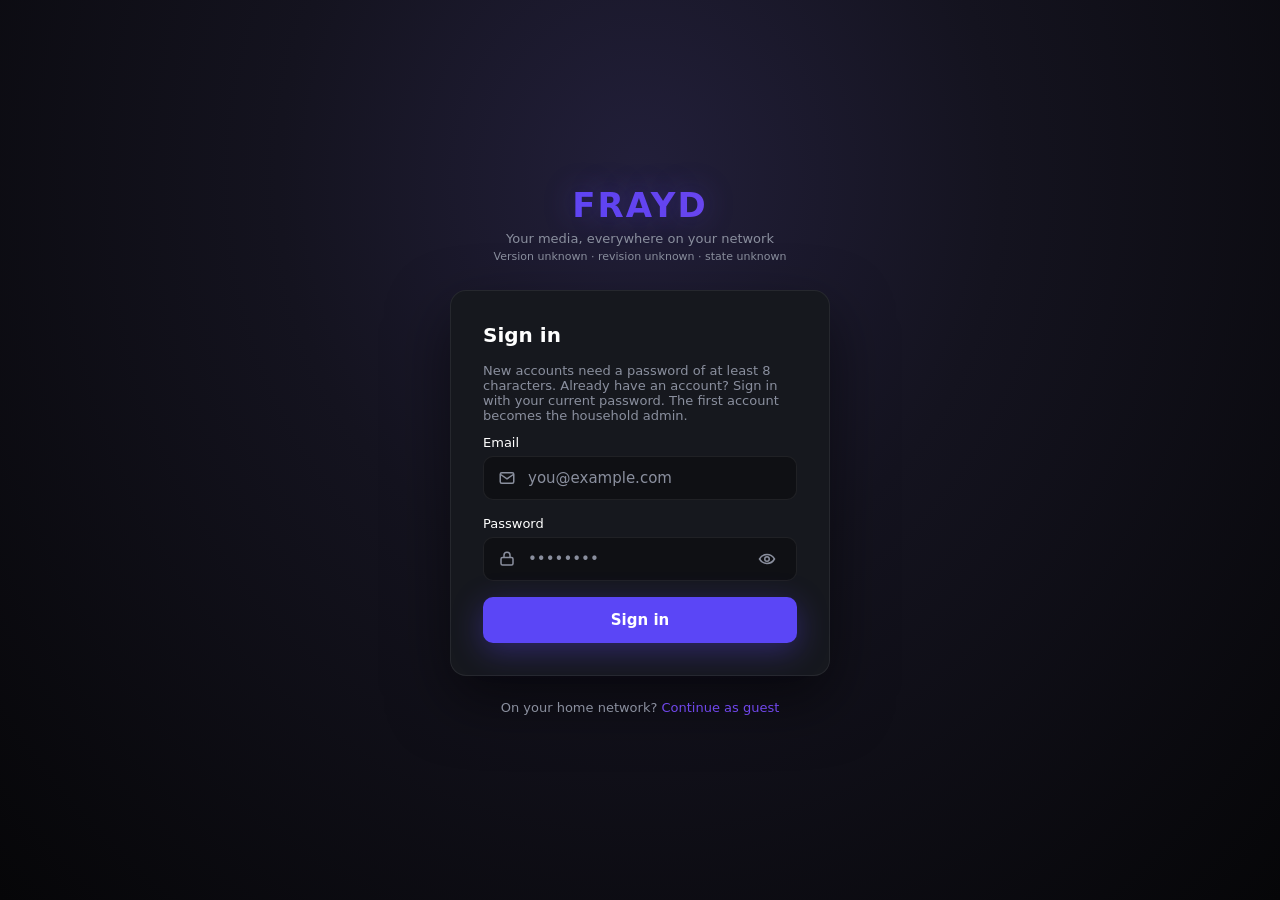
==== commit 85b03ff1: "fix: simplify public password requirement wording" ====
--- a/client/index.html
+++ b/client/index.html
@@ -21,7 +21,7 @@
   <form class="auth-card" id="login-form" autocomplete="on">
     <h2>Sign in</h2>
     <div class="auth-error" id="auth-error"></div>
-    <p style="color:var(--fg-muted);font-size:13px;margin:-8px 0 12px">New here? Sign in with your email and a password of at least 8 Unicode characters (code points) — first account becomes the household admin.</p>
+    <p style="color:var(--fg-muted);font-size:13px;margin:-8px 0 12px">New accounts need a password of at least 8 characters. Already have an account? Sign in with your current password. The first account becomes the household admin.</p>
 
     <div class="field">
       <label for="email">Email</label>
